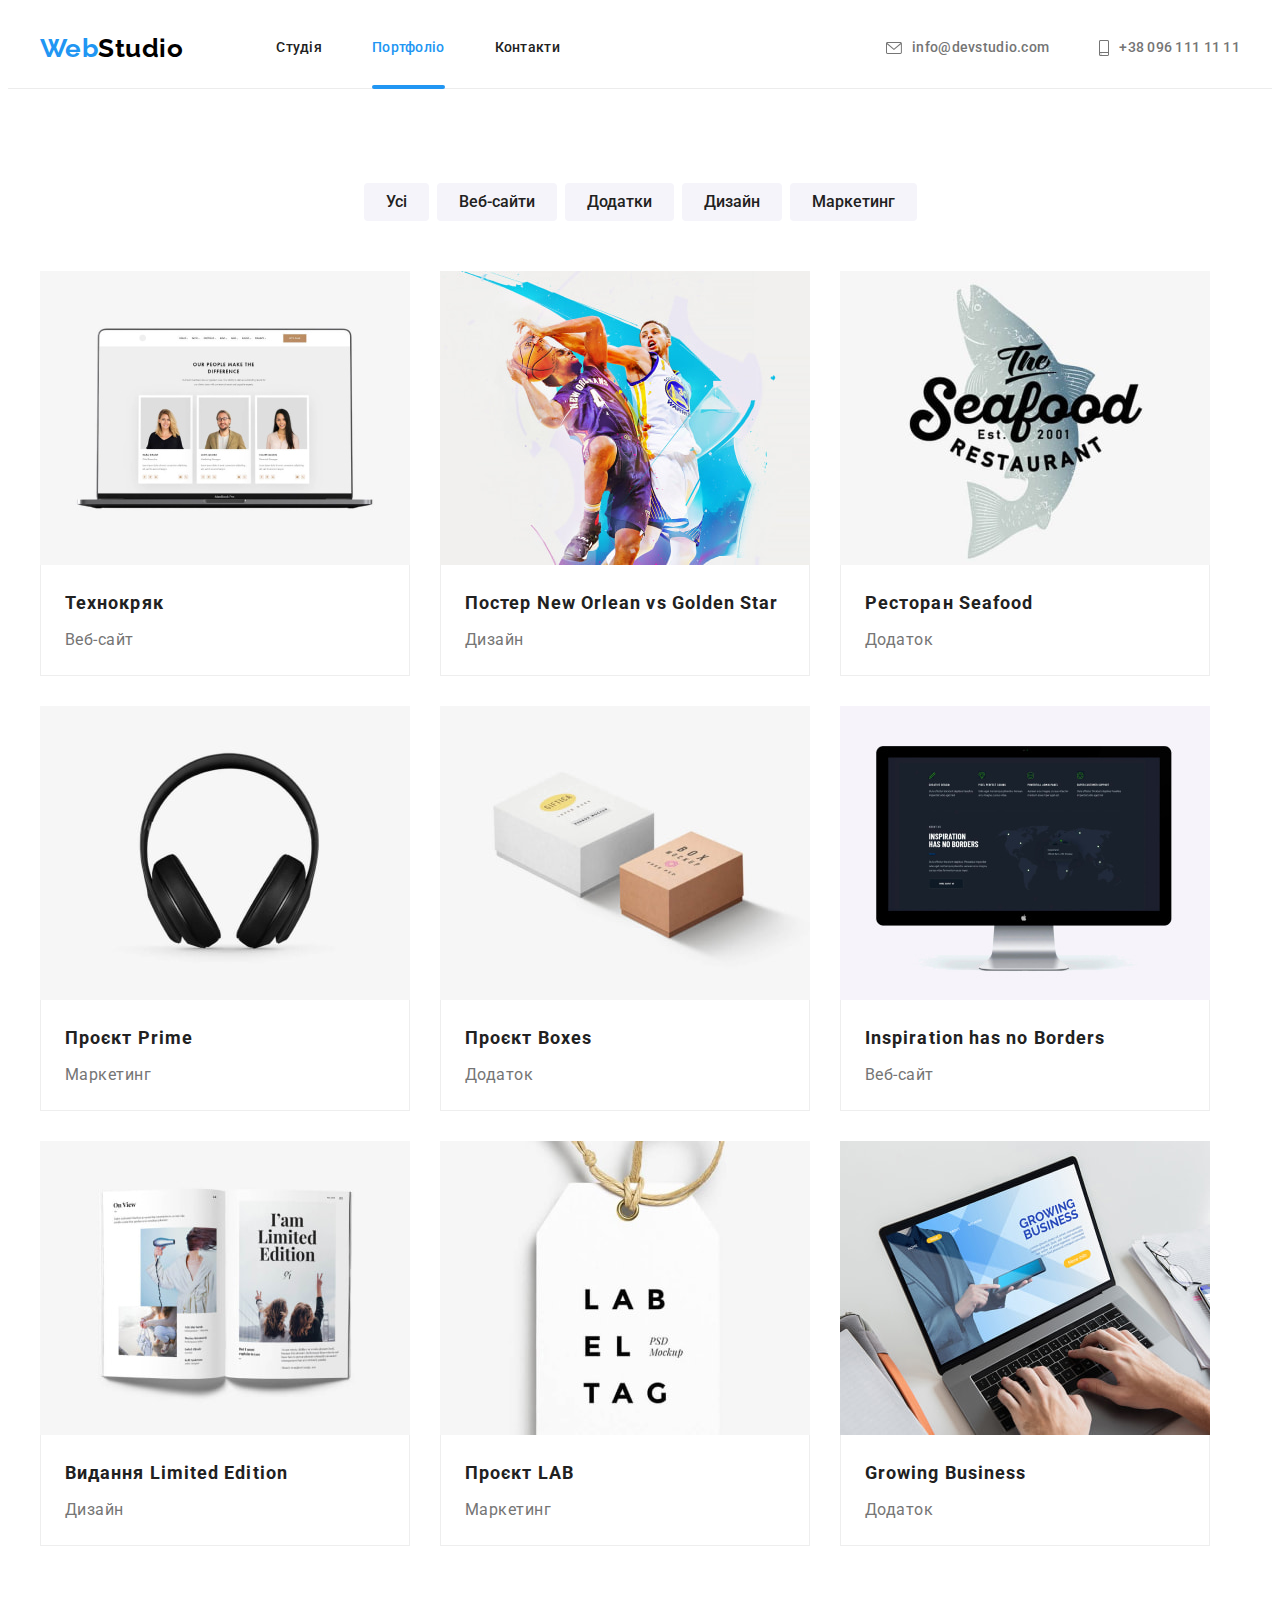
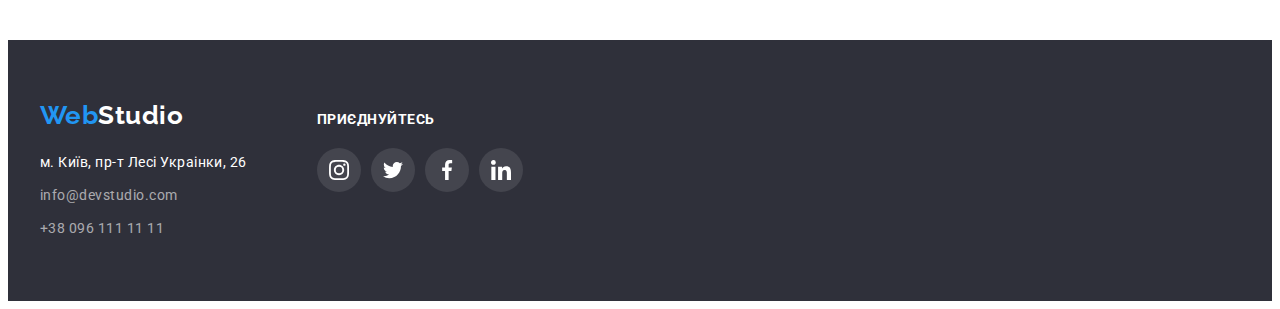
==== portfolio.html @ df41ff39 "Initial commit" ====
<!DOCTYPE html>
<html lang="uk">
<head>
  <meta charset="UTF-8" />
  <meta http-equiv="X-UA-Compatible" content="IE=edge" />
  <meta name="viewport" content="width=device-width, initial-scale=1.0" />
  <title>WebStudio</title>
  <!-- Fonts -->
  <link rel="preconnect" href="https://fonts.googleapis.com" />
  <link rel="preconnect" href="https://fonts.gstatic.com" crossorigin />
  <link href="https://fonts.googleapis.com/css2?family=Raleway:wght@700&family=Roboto:wght@400;500;700;900&display=swap" rel="stylesheet" />
  <!-- Styles -->
  <link rel="stylesheet" href="https://cdnjs.cloudflare.com/ajax/libs/modern-normalize/1.1.0/modern-normalize.min.css" integrity="sha512-wpPYUAdjBVSE4KJnH1VR1HeZfpl1ub8YT/NKx4PuQ5NmX2tKuGu6U/JRp5y+Y8XG2tV+wKQpNHVUX03MfMFn9Q==" crossorigin="anonymous" referrerpolicy="no-referrer" />
  <link rel="stylesheet" href="./css/styles.css" />
</head>
<body>
  <!-- Header (logo, menu) -->
  <header class="header">
    <div class="container header-container">
      <!-- Menu Nav -->
      <nav class="main-nav">
        <!-- Logo -->
        <a class="logo link" lang="en" href="./index.html">Web<span class="header-logo">Studio</span></a>
        <ul class="nav-list">
          <li class="nav-item">
            <a class="link" href="./index.html">Студія</a>
          </li>
          <li class="nav-item">
            <a class="link active-page" href="./portfolio.html">Портфоліо</a>
          </li>
          <li class="nav-item">
            <a class="link" href="">Контакти</a>
          </li>
        </ul>
      </nav>
  
      <!-- Email,tel -->
      <ul class="contact-list">
        <li class="contact-item">
          <a class="link contact-link" href="mailto:info@devstudio.com">
            <svg class="contact-icon" width="16" height="12">
              <use href="./images/icons.svg#envelope"></use>
            </svg>
            info@devstudio.com</a>
        </li>
        <li class="contact-item">
          <a class="link contact-link" href="tel:+380961111111">
            <svg class="contact-icon" width="10" height="16">
              <use href="./images/icons.svg#smartphone"></use>
            </svg>
            +38 096 111 11 11</a>
        </li>
      </ul>
    </div>
  </header>

<!-- Main -->
<main>
  <!-- Portfolio  -->
  <section class="section">
    <div class="container">
      <h1 class="visually-hidden">Наше портфоліо</h1>
      <!-- Filter button -->
      <ul class="filter-list">
        <li class="filter-item">
          <button class="filter-btn" type="button">Усі</button>
        </li>
        <li class="filter-item">
          <button class="filter-btn" type="button">Веб-сайти</button>
        </li>
        <li class="filter-item">
          <button class="filter-btn" type="button">Додатки</button>
        </li>
        <li class="filter-item">
          <button class="filter-btn" type="button">Дизайн</button>
        </li>
        <li class="filter-item">
          <button class="filter-btn" type="button">Маркетинг</button>
        </li>
      </ul>

      <!-- Portfolio elements -->
      <ul class="portfolio-list">
        <li class="portfolio-item">
          <a class="link portfolio-link" href="#">
            <div class="portfolio-img">
              <img width="370" src="./images/portfolio-01.jpg" alt="Портфоліо роботи технокряк" />
              <div class="portfolio-animation">
                <p class="animation-text">Ресурс пропонує комплексні пропозиції з різним рівнем функціоналу та сервісів. Все це дозволить відвідувачу отримати вичерпні відомості про компанію чи приватну особу.</p>
              </div>
            </div>

            <div class="portfolio-footer">
              <h2 class="portfolio-heading">Технокряк</h2>
              <p class="portfolio-text">Веб-сайт</p>
            </div>
          </a>
        </li>
        <li class="portfolio-item">
          <a class="link portfolio-link" href="#">
            <div class="portfolio-img">
            <img width="370" src="./images/portfolio-02.jpg" alt="Портфоліо роботи постер New Orlean vs Golden Star " />
              <div class="portfolio-animation">
                <p class="animation-text">Ресурс пропонує комплексні пропозиції з різним рівнем функціоналу та сервісів. Все це дозволить відвідувачу отримати вичерпні відомості про компанію чи приватну особу.</p>
              </div>
            </div>
            <div class="portfolio-footer">
              <h2 class="portfolio-heading">Постер <span lang="en">New Orlean vs Golden Star</span></h2>
              <p class="portfolio-text">Дизайн</p>
            </div>
          </a>
        </li>
        <li class="portfolio-item">
          <a class="link portfolio-link" href="#">
            <div class="portfolio-img">
            <img width="370" src="./images/portfolio-03.jpg" alt="Портфоліо роботи ресторан Seafood" />
              <div class="portfolio-animation">
                <p class="animation-text">Ресурс пропонує комплексні пропозиції з різним рівнем функціоналу та сервісів. Все це дозволить відвідувачу отримати вичерпні відомості про компанію чи приватну особу.</p>
              </div>
            </div>
            <div class="portfolio-footer">
              <h2 class="portfolio-heading">Ресторан <span lang="en">Seafood</span></h2>
              <p class="portfolio-text">Додаток</p>
            </div>
          </a>
        </li>
        <li class="portfolio-item">
          <a class="link portfolio-link" href="#">
            <div class="portfolio-img">
            <img width="370" src="./images/portfolio-04.jpg" alt="Портфоліо роботи проєкт Prime" />
              <div class="portfolio-animation">
                <p class="animation-text">Ресурс пропонує комплексні пропозиції з різним рівнем функціоналу та сервісів. Все це дозволить відвідувачу отримати вичерпні відомості про компанію чи приватну особу.</p>
              </div>
            </div>
            <div class="portfolio-footer">
              <h2 class="portfolio-heading">Проєкт <span lang="en">Prime</span></h2>
              <p class="portfolio-text">Маркетинг</p>
            </div>
          </a>
        </li>
        <li class="portfolio-item">
          <a class="link portfolio-link" href="#">
            <div class="portfolio-img">
            <img width="370" src="./images/portfolio-05.jpg" alt="Портфоліо роботи Проєкт Boxes" />
              <div class="portfolio-animation">
                <p class="animation-text">Ресурс пропонує комплексні пропозиції з різним рівнем функціоналу та сервісів. Все це дозволить відвідувачу отримати вичерпні відомості про компанію чи приватну особу.</p>
              </div>
            </div>
            <div class="portfolio-footer">
              <h2 class="portfolio-heading">Проєкт <span lang="en">Boxes</span></h2>
              <p class="portfolio-text">Додаток</p>
            </div>
          </a>
        </li>
        <li class="portfolio-item">
          <a class="link portfolio-link" href="#">
            <div class="portfolio-img">
            <img width="370" src="./images/portfolio-06.jpg" alt="Портфоліо роботи Inspiration has no Borders" />
              <div class="portfolio-animation">
                <p class="animation-text">Ресурс пропонує комплексні пропозиції з різним рівнем функціоналу та сервісів. Все це дозволить відвідувачу отримати вичерпні відомості про компанію чи приватну особу.</p>
              </div>
            </div>
              <div class="portfolio-footer">
              <h2 class="portfolio-heading" lang="en">Inspiration has no Borders</h2>
              <p class="portfolio-text">Веб-сайт</p>
            </div>
          </a>
        </li>
        <li class="portfolio-item">
          <a class="link portfolio-link" href="#">
            <div class="portfolio-img">
            <img width="370" src="./images/portfolio-07.jpg" alt="Портфоліо роботи видання Limited Edition" />
              <div class="portfolio-animation">
                <p class="animation-text">Ресурс пропонує комплексні пропозиції з різним рівнем функціоналу та сервісів. Все це дозволить відвідувачу отримати вичерпні відомості про компанію чи приватну особу.</p>
              </div>
            </div>
            <div class="portfolio-footer">
              <h2 class="portfolio-heading">Видання <span lang="en">Limited Edition</span></h2>
              <p class="portfolio-text">Дизайн</p>
            </div>
          </a>
        </li>
        <li class="portfolio-item">
          <a class="link portfolio-link" href="#">
            <div class="portfolio-img">
            <img width="370" src="./images/portfolio-08.jpg" alt="Портфоліо роботи проєкт LAB" />
              <div class="portfolio-animation">
                <p class="animation-text">Ресурс пропонує комплексні пропозиції з різним рівнем функціоналу та сервісів. Все це дозволить відвідувачу отримати вичерпні відомості про компанію чи приватну особу.</p>
              </div>
            </div>
            <div class="portfolio-footer">
              <h2 class="portfolio-heading">Проєкт <span lang="en">LAB</span></h2>
              <p class="portfolio-text">Маркетинг</p>
            </div>
          </a>
        </li>
        <li class="portfolio-item">
          <a class="link portfolio-link" href="#">
            <div class="portfolio-img">
            <img width="370" src="./images/portfolio-09.jpg" alt="Портфоліо роботи Growing Business" />
              <div class="portfolio-animation">
                <p class="animation-text">Ресурс пропонує комплексні пропозиції з різним рівнем функціоналу та сервісів. Все це дозволить відвідувачу отримати вичерпні відомості про компанію чи приватну особу.</p>
              </div>
            </div>
            <div class="portfolio-footer">
              <h2 class="portfolio-heading" lang="en">Growing Business</h2>
              <p class="portfolio-text">Додаток</p>
            </div>
          </a>
        </li>
      </ul>
    </div>
  </section>
</main>

<!-- Footer (logo, contacts) -->
  <footer class="footer">
    <div class="container">
      <!-- logo, contacts -->
      <div class="footer-blocks">
        <div>
          <a class="logo link" lang="en" href="./index.html">Web<span class="footer-logo">Studio</span></a>
          <address class="address">
            <ul class="address-list">
              <li class="address-item">
                <a class="address-map link" href="https://goo.gl/maps/CPtrU1FHBa2aNyZL9" target="_blank"
                  rel="noopener noreferrer nofollow">
                  м. Київ, пр-т Лесі Украінки, 26
                </a>
              </li>
              <li class="address-item">
                <a class="address-link link" href="mailto:info@devstudio.com">info@devstudio.com</a>
              </li>
              <li class="address-item">
                <a class="address-link link" href="tel:+380961111111">+38 096 111 11 11</a>
              </li>
            </ul>
          </address>
        </div>
        <!-- social icons -->
        <div class="social-links">
          <p class="social-heading">Приєднуйтесь</p>
  
          <ul class="footer-social">
            <li class="footer-icon-item">
              <a class="footer-icon-link" href="https://www.instagram.com/" target="_blank"
                rel="noopener noreferrer nofollow">
                <svg width="20" height="20">
                  <use href="./images/icons.svg#instagram"></use>
                </svg>
              </a>
            </li>
            <li class="footer-icon-item">
              <a class="footer-icon-link" href="https://twitter.com/" target="_blank" rel="noopener noreferrer nofollow">
                <svg width="20" height="20">
                  <use href="./images/icons.svg#twitter"></use>
                </svg>
              </a>
            </li>
            <li class="footer-icon-item">
              <a class="footer-icon-link" href="https://www.facebook.com/" target="_blank"
                rel="noopener noreferrer nofollow">
                <svg width="20" height="20">
                  <use href="./images/icons.svg#facebook"></use>
                </svg>
              </a>
            </li>
            <li class="footer-icon-item">
              <a class="footer-icon-link" href="https://www.linkedin.com/" target="_blank"
                rel="noopener noreferrer nofollow">
                <svg width="20" height="20">
                  <use href="./images/icons.svg#linkedin"></use>
                </svg>
              </a>
            </li>
          </ul>
        </div>
      </div>
    </div>
  </footer>
</body>

</html>
---- css/styles.css ----
:root {
  --bg-cl: #ffffff; /* background color */
  --bg-second-cl: #F5F4FA;
  --heading-txt-cl: #212121; /* heading text color */
  --main-txt-cl: #757575; /* main text color  */
  --accent-cl: #2196f3; /* accent color */
  --hero-footer-bg: #2f303a; /* hero/footer background */
  --white-txt-cl: #ffffff; /* white color */
  --black-txt-cl: #000000; /* black color */
  --team-bg: #f5f4fa; /* background team */
  --btn-hover-cl: #188ce8; /* Button hover color */
  --btn-filter-bg: #f5f4fa; /* Button filter color */
  --icon-color: #AFB1B8;  /* icon color */

  --anim-duration: 250ms;
  --anim-ttf: cubic-bezier(0.4, 0, 0.2, 1);
}

/* Main content container*/
.container {
  width: 1200px;
  margin: 0 auto;
  padding-left: 15px;
  padding-right: 15px;
}

.section {
  padding-top: 94px;
  padding-bottom: 94px;
}

body {
  font-family: "Roboto", sans-serif;
  letter-spacing: 0.03em;
  
  color: var(--main-txt-cl);
  background-color: var(--bg-cl);
}

h1, h2, h3, h4, h5, h6, p, ul {
  margin: 0;
  padding: 0;
  list-style-type: none;
}

img {
    display: block;
    max-width: 100%;
    height: auto;
}

.link {
  text-decoration: none;
}

/* semantic hidden header */
.visually-hidden {
  position: absolute;
  white-space: nowrap;
  width: 1px;
  height: 1px;
  overflow: hidden;
  border: 0;
  padding: 0;
  clip: rect(0 0 0 0);
  clip-path: inset(50%);
  margin: -1px;
}

/*
|-------------------------------|
|            HEADER             |
|-------------------------------|
*/
.header {
  border-bottom: 1px solid #ECECEC;
}

.header-container {
  display: flex;
  align-items: center;
  justify-content: space-between;
}

.main-nav {
  display: flex;
  align-items: center;
}

.logo {
  font-family: "Raleway", sans-serif;
  font-weight: 700;
  font-size: 26px;
  line-height: 1.19;

  color: var(--accent-cl);
}

.header-logo {
  color: var(--black-txt-cl);
}

.nav-list {
  display: flex;
  margin-left: 93px;  
}

.nav-list a {
  position: relative;
  display: block;
  padding-top: 32px;
  padding-bottom: 32px;

  font-weight: 500;
  font-size: 14px;
  line-height: 1.14;
  letter-spacing: 0.02em;

  transition: color var(--anim-duration) var(--anim-ttf);

  color: var(--heading-txt-cl);
}

.nav-list a:hover,
.nav-list a:focus {
  color: var(--accent-cl);
}

.nav-list .nav-item + .nav-item {
  margin-left: 50px;
}

/* menu animation */

.nav-item > :not(.active-page).link::after  {
  content: '';

  position: absolute;
  left: 0;
  bottom: -1px;

  width: 100%;
  height: 4px;

  transition: transform var(--anim-duration) var(--anim-ttf);
  transform: scale(0);

  background-color: var(--accent-cl);
  border-radius: 2px;
}

.nav-item > :not(.active-page).link:hover::after,
.nav-item > :not(.active-page).link:focus::after {
  transform: scale(1);
}
/* end menu animation */


/* selecteded active page */
.nav-item .active-page {
  color: var(--accent-cl);
}

.active-page{
  position: relative;
}

.active-page::after {
  content: '';

  position: absolute;
  left: 0;
  bottom: -1px;

  width: 100%;
  height: 4px;

  background-color: var(--accent-cl);
  border-radius: 2px;
}
/* end selecteded active page */

.contact-list {
  display: flex;
}

.contact-list a {
  padding-top: 32px;
  padding-bottom: 32px;

  font-weight: 500;
  font-size: 14px;
  line-height: 1.14;
  letter-spacing: 0.02em;

  transition: color var(--anim-duration) var(--anim-ttf);

  color: var(--main-txt-cl);
  fill: currentColor;
}

.contact-link:hover,
.contact-link:focus {
  color: var(--accent-cl);
}

.contact-list .contact-item + .contact-item {
  margin-left: 50px;
}

.contact-item > a {
  display: flex;
  align-items: center;
}

.contact-icon {
  margin-right: 10px;
}

/*
|-------------------------------|
|             MAIN              |
|-------------------------------|
*/

/**** index.html ****/

.hero {
  padding-top: 200px;
  padding-bottom: 200px;

  background: var(--hero-footer-bg);
}

.overlay {
  margin-left: auto;
  margin-right: auto;
  max-width: 1600px;
  height: 600px;

  background-image: 
  linear-gradient(rgba(47, 48, 58, 0.4), rgba(47, 48, 58, 0.4)),
  url(../images/background.jpg);

  background-position: center;
  background-size: cover;
}

.hero-heading {
  margin: 0 auto;
  width: 696px;

  font-weight: 900;
  font-size: 44px;
  line-height: 1.36;

  text-align: center;
  letter-spacing: 0.06em;
  text-transform: uppercase;

  color: var(--white-txt-cl);
}

.btn {
  display: block;
  margin: 30px auto 0 auto;
  padding: 10px 32px;

  font-family: inherit;
  font-weight: 700;
  font-size: 16px;
  line-height: 1.88;
  letter-spacing: 0.06em;

  transition: background-color var(--anim-duration) var(--anim-ttf);

  color: var(--white-txt-cl);
  background: var(--accent-cl);
  border: none;
  cursor: pointer;

  box-shadow: 0px 4px 4px rgba(0, 0, 0, 0.15);
  border-radius: 4px;
}

.btn:hover,
.btn:focus {
  background-color: var(--btn-hover-cl);
}

/* modal + backdrop */
.backdrop {
  position: fixed;
  z-index: 1;
  top: 0;
  left: 0;

  width: 100%;
  height: 100%;

  transition: visibility var(--anim-duration) var(--anim-ttf),
              opacity var(--anim-duration) var(--anim-ttf);
  
  background: rgba(0, 0, 0, 0.2);
}

.backdrop.is-hidden {
  visibility: hidden;
  opacity: 0;
  pointer-events: none;
}

.modal {
  position: absolute;
  top: 50%;
  left: 50%;

  width: 528px;
  height: 581px;

  transform: translate(-50%, -50%);

  background: var(--bg-cl);
  box-shadow: 0px 1px 3px rgba(0, 0, 0, 0.12), 0px 1px 1px rgba(0, 0, 0, 0.14), 0px 2px 1px rgba(0, 0, 0, 0.2);
  border-radius: 4px;
}

.btn-modal-close {
  position: absolute;
  top: 8px;
  right: 8px;

  display: flex;
  justify-content: center;
  align-items: center;

  padding: 0;
  width: 30px;
  height: 30px;

  border: 1px solid rgba(0, 0, 0, 0.1);
  border-radius: 50%;

  cursor: pointer;
}
/* end modal */

.features {
  padding-bottom: 0;
}

.features-list {
  display: flex;
}

.features-list .features-item + .features-item {
  margin-left: 30px;
}

.features-icons {
  display: flex;
  justify-content: center;
  align-items: center;
  width: 270px;
  height: 120px;
  
  background-color: var(--bg-second-cl);
  border-radius: 4px;
}

.features-heading {
  margin-top: 30px;

  font-weight: 700;
  font-size: 14px;
  line-height: 1.14;
  text-transform: uppercase;

  color: var(--heading-txt-cl);
}

.features-text {
  margin-top: 10px;

  font-size: 14px;
  line-height: 1.71;
}

.services-heading {
  font-weight: 700;
  font-size: 36px;
  line-height: 1.17;
  text-align: center;

  color: var(--heading-txt-cl);
}

.services-list {
  display: flex;
  justify-content: space-between;
  margin-top: 50px;
}

.services-item {
  position: relative;
}

.services-footer {
  position: absolute;

  left: 0px;
  bottom: 0px;

  width: 100%;
  height: 70px;

  background: rgba(47, 48, 58, 0.8);
}

.services-item-heading {
  position: absolute;
  left: 50%;
  top: 50%;

  transform: translate(-50%, -50%);

  font-weight: 700;
  font-size: 14px;
  line-height: 1.14;
  text-transform: uppercase;

  color: var(--white-txt-cl);
}



.team {
  background: var(--team-bg);
}

.team-heading {
  font-weight: 700;
  font-size: 36px;
  line-height: 1.17;
  text-align: center;

  color: var(--heading-txt-cl);
}

.team-list {
  display: flex;
  justify-content: space-between;  
  margin-top: 50px;

}

.team-item {
  display: flex;
  flex-direction: column;

  background: var(--bg-cl);
  box-shadow: 0px 1px 3px rgba(0, 0, 0, 0.12), 0px 1px 1px rgba(0, 0, 0, 0.14), 0px 2px 1px rgba(0, 0, 0, 0.2);
  border-radius: 0px 0px 4px 4px;
}

.team-footer {
  padding: 30px 32px;
}

.item-heading {
  font-weight: 500;
  font-size: 16px;
  line-height: 1.19;
  text-align: center;

  color: var(--heading-txt-cl);
}

.team-text {
  margin-top: 10px;
  font-size: 16px;
  line-height: 1.19;
  text-align: center;

  color: var(--main-txt-cl);
}

.team-icon-list {
  display: flex;
  justify-content: space-between;

  margin-top: 16px;
}

.team-icon-link {
  display: flex;
  justify-content: center;
  align-items: center;
  width: 44px;
  height: 44px;

  transition: fill var(--anim-duration) var(--anim-ttf), background-color var(--anim-duration) var(--anim-ttf);

  fill: var(--icon-color);
  border-radius: 50%;
}

.team-icon-link:hover,
.team-icon-link:focus {
  fill: var(--bg-cl);
  background-color: var(--accent-cl);
}



.clients-heading {
  font-weight: 700;
  font-size: 36px;
  line-height: 1.17;
  text-align: center;

  color: var(--heading-txt-cl);
}

.clients-list {
  display: flex;
  justify-content: space-between;
  margin-top: 50px;
}

.clients-item {
  width: 170px;
  height: 92px;
}

.clients-link {
  display: flex;
  justify-content: center;
  align-items: center;
  width: 100%;
  height: 100%;

  transition: fill var(--anim-duration) var(--anim-ttf), border-color var(--anim-duration) var(--anim-ttf);


  fill: var(--icon-color);
  border: 1px solid var(--icon-color);
  border-radius: 4px;  
}

.clients-link:hover,
.clients-link:focus {
  fill: var(--accent-cl);
  border-color: var(--accent-cl);
}

.client-icon {
  display: block;
}
/**** portfolio.html ****/

.filter-list {
  display: flex;
  justify-content: center;
}

.filter-list .filter-item + .filter-item {
  margin-left: 8px;
}

.filter-btn {
  padding: 6px 22px;

  font-family: inherit;
  font-weight: 500;
  font-size: 16px;
  line-height: 1.62;
  border: none;
  border-radius: 4px;

  transition: color var(--anim-duration) var(--anim-ttf),
              background-color var(--anim-duration) var(--anim-ttf),
              box-shadow var(--anim-duration) var(--anim-ttf);

  color: var(--heading-txt-cl);
  background: var(--btn-filter-bg);

  cursor: pointer;
}

.filter-btn:hover,
.filter-btn:focus {
  color: var(--white-txt-cl);
  background-color: var(--accent-cl);
  box-shadow: 0px 3px 1px rgba(0, 0, 0, 0.1), 0px 1px 2px rgba(0, 0, 0, 0.08), 0px 2px 2px rgba(0, 0, 0, 0.12);
}

.portfolio-list {
  display: flex;
  flex-wrap: wrap;
  gap: 30px;
  margin-top: 50px;

}

.portfolio-link {
  display: block;
  transition: box-shadow var(--anim-duration) var(--anim-ttf);
}

.portfolio-link:hover,
.portfolio-link:focus {
  box-shadow: 0px 1px 1px rgba(0, 0, 0, 0.12), 0px 4px 4px rgba(0, 0, 0, 0.06), 1px 4px 6px rgba(0, 0, 0, 0.16);
}

/* animation portfolio item */
.portfolio-img {
  position: relative;
  overflow: hidden;
}

.portfolio-animation {
  position: absolute;
  top: 0;
  left: 0;

  width: 100%;
  height: 100%;

  transform: translate(0%, 100%);
  
  transition: transform var(--anim-duration) var(--anim-ttf);

  background: rgba(33, 150, 243, 0.9);
}

.portfolio-link:hover .portfolio-animation,
.portfolio-link:focus .portfolio-animation{
  transform: translate(0%, 0%);
}

.animation-text {
  position: absolute;
  top: 50%;
  left: 50%;
  width: 322px;
  height: 168px;

  transform: translate(-50%, -50%);

  font-weight: 400;
  font-size: 18px;
  line-height: 1.56;

  color: var(--white-txt-cl);
}
/* END animation portfolio item */

.portfolio-footer {
  padding: 20px 24px;
  border-left: 1px solid #EEEEEE;
  border-bottom: 1px solid #EEEEEE;
  border-right: 1px solid #EEEEEE;
}

.portfolio-heading {
  font-weight: 700;
  font-size: 18px;
  line-height: 2;
  letter-spacing: 0.06em;

  color: var(--heading-txt-cl);
}

.portfolio-text {
  margin-top: 4px;

  font-size: 16px;
  line-height: 1.88;

  color: var(--main-txt-cl);
}

/*
|-------------------------------|
|            FOOTER             |
|-------------------------------|
*/

.footer {
  padding-top: 60px;
  padding-bottom: 60px;

  background: var(--hero-footer-bg);
}

.footer-blocks {
  display: flex;
  align-items: baseline;
}

.footer-logo {
  color: var(--white-txt-cl);
}

.address {
  margin-top: 20px;
  font-style: normal;
}

.address-list a:hover,
.address-list a:focus {
  color: var(--accent-cl);
}

.address-list .address-item + .address-item {
  margin-top: 9px;
}

.address-map {
  font-size: 14px;
  line-height: 1.71;

  transition: color var(--anim-duration) var(--anim-ttf);

  color: var(--white-txt-cl);
}

.address-link {
  font-size: 14px;
  line-height: 1.71;

  transition: color var(--anim-duration) var(--anim-ttf);

  color: rgba(255, 255, 255, 0.6);
}

.social-links {
  margin-left: 70px;
}

.social-heading {
  font-weight: 700;
  font-size: 14px;
  line-height: 1.14;
  text-transform: uppercase;

  color: var(--white-txt-cl);
}

.footer-social {
  display: flex;
  margin-top: 20px;
}

.footer-social  .footer-icon-item + .footer-icon-item {
  margin-left: 10px;
}


.footer-icon-link {
  display: flex;
  justify-content: center;
  align-items: center;
  width: 44px;
  height: 44px;

  transition: background-color var(--anim-duration) var(--anim-ttf);

  fill: var(--bg-cl);

  border-radius: 50%;
  background-color: rgba(255, 255, 255, 0.1);
}

.footer-icon-link:hover,
.footer-icon-link:focus {
  background-color: var(--accent-cl);
}
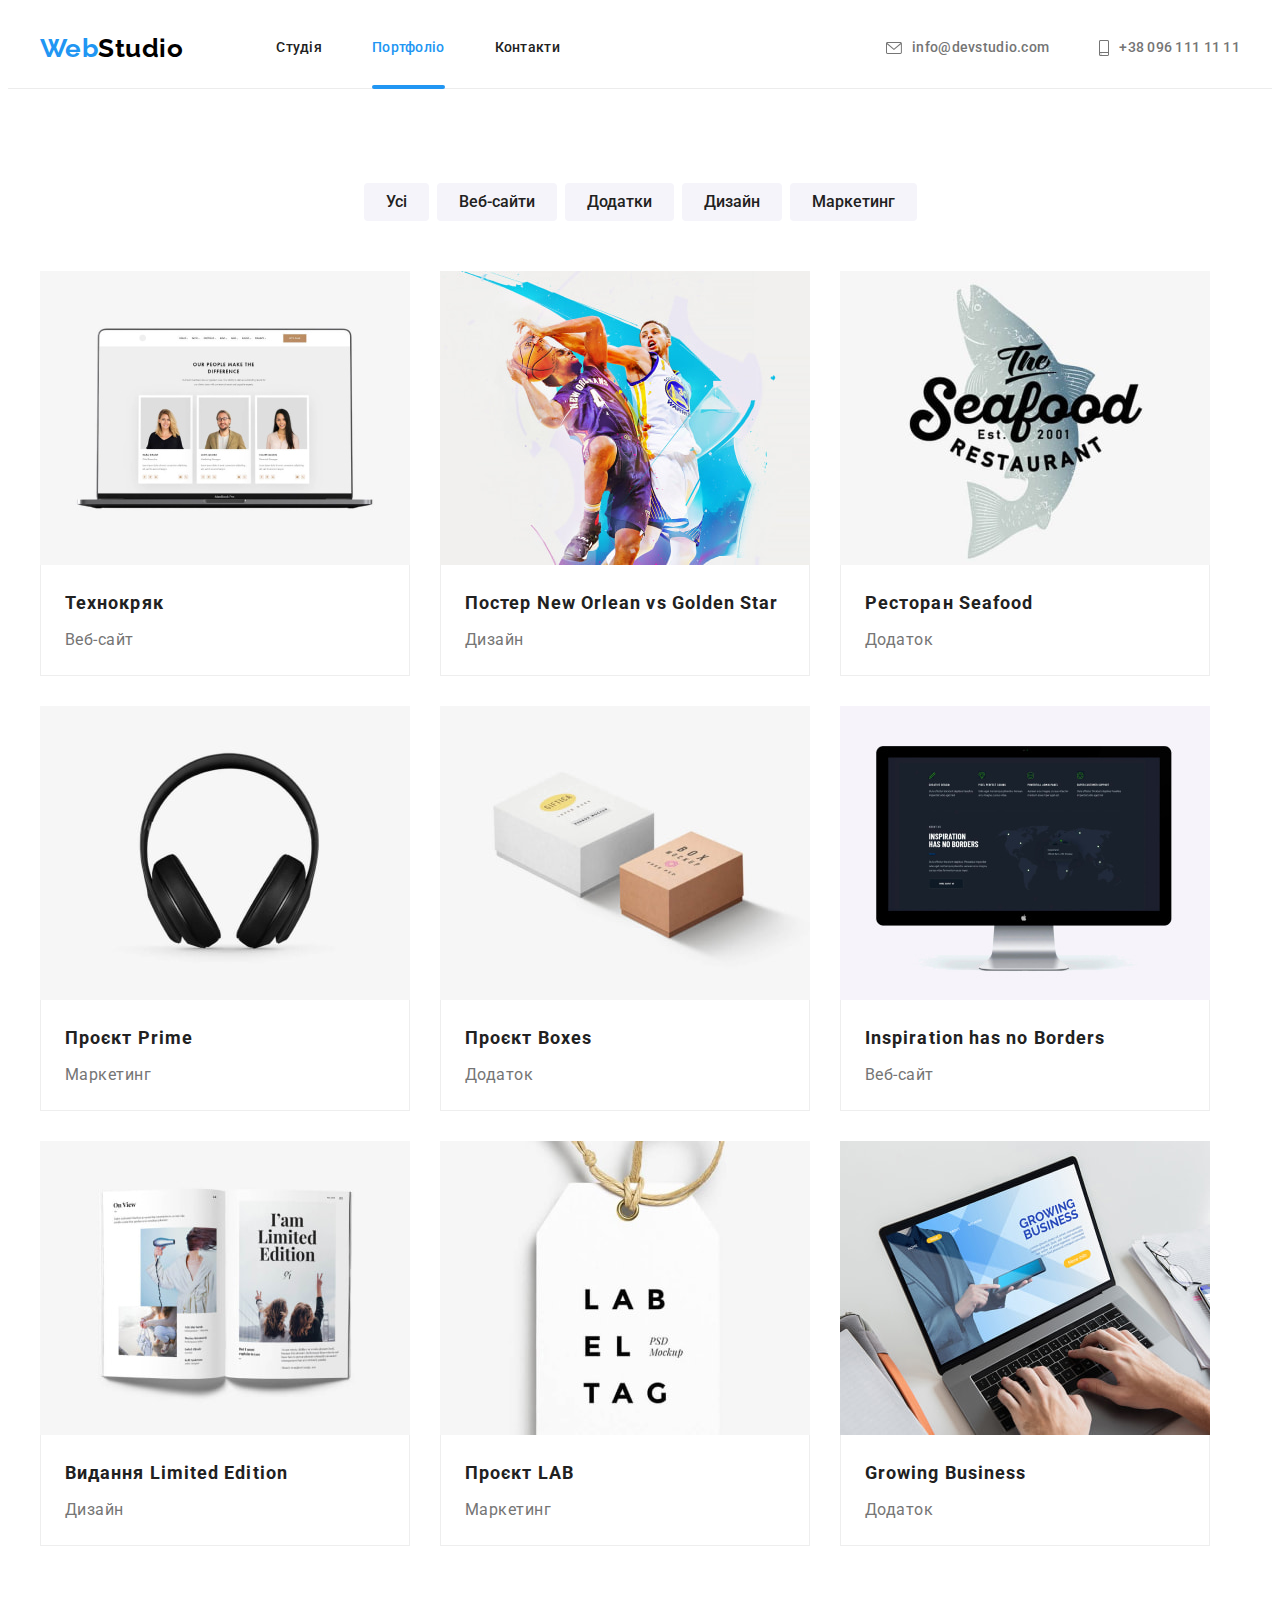
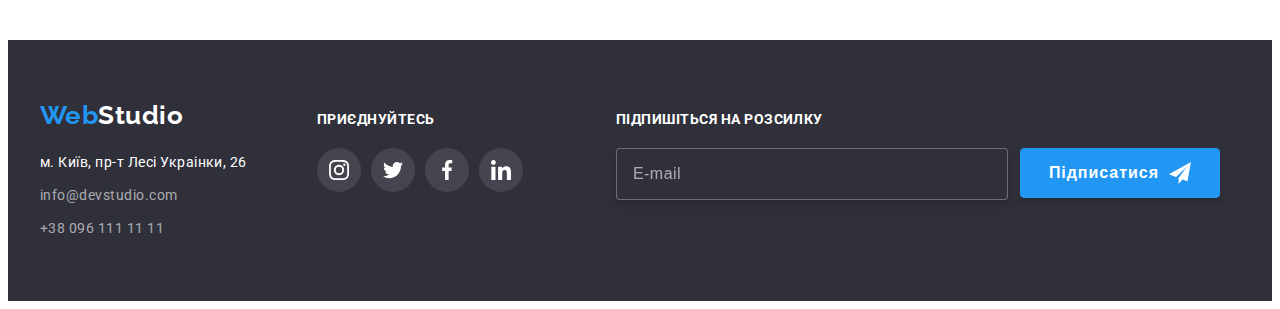
==== commit dba8d734: "final" ====
--- a/portfolio.html
+++ b/portfolio.html
@@ -239,20 +239,20 @@
         </div>
         <!-- social icons -->
         <div class="social-links">
-          <p class="social-heading">Приєднуйтесь</p>
+          <p class="footer-heading">Приєднуйтесь</p>
   
           <ul class="footer-social">
             <li class="footer-icon-item">
               <a class="footer-icon-link" href="https://www.instagram.com/" target="_blank"
                 rel="noopener noreferrer nofollow">
-                <svg width="20" height="20">
+                <svg width="20" height="20" aria-label="Іконка-посилання на Instagram">
                   <use href="./images/icons.svg#instagram"></use>
                 </svg>
               </a>
             </li>
             <li class="footer-icon-item">
               <a class="footer-icon-link" href="https://twitter.com/" target="_blank" rel="noopener noreferrer nofollow">
-                <svg width="20" height="20">
+                <svg width="20" height="20" aria-label="Іконка-посилання на Twitter">
                   <use href="./images/icons.svg#twitter"></use>
                 </svg>
               </a>
@@ -260,7 +260,7 @@
             <li class="footer-icon-item">
               <a class="footer-icon-link" href="https://www.facebook.com/" target="_blank"
                 rel="noopener noreferrer nofollow">
-                <svg width="20" height="20">
+                <svg width="20" height="20" aria-label="Іконка-посилання на Facebook">
                   <use href="./images/icons.svg#facebook"></use>
                 </svg>
               </a>
@@ -268,16 +268,29 @@
             <li class="footer-icon-item">
               <a class="footer-icon-link" href="https://www.linkedin.com/" target="_blank"
                 rel="noopener noreferrer nofollow">
-                <svg width="20" height="20">
+                <svg width="20" height="20" aria-label="Іконка-посилання на Linkedin">
                   <use href="./images/icons.svg#linkedin"></use>
                 </svg>
               </a>
             </li>
           </ul>
         </div>
+  
+        <!-- subscribe form -->
+        <form name="subscribe" class="subscribe-form">
+          <label class="footer-heading" for="subscribe-email">Підпишіться на розсилку</label>
+          <div class="subscribe-group">
+            <input class="subscribe-email" type="email" name="subscribe-email" id="subscribe-email" placeholder="E-mail">
+            <button class="subscribe-button" type="submit" value="Підписатися">
+              Підписатися
+              <svg class="subscribe-icon" width="24" height="24">
+                <use href="./images/icons.svg#icon-send"></use>
+              </svg>
+            </button>
+          </div>
+        </form>
       </div>
     </div>
   </footer>
 </body>
-
 </html>--- a/css/styles.css
+++ b/css/styles.css
@@ -314,6 +314,7 @@
   position: absolute;
   top: 50%;
   left: 50%;
+  padding: 40px;
 
   width: 528px;
   height: 581px;
@@ -338,10 +339,172 @@
   width: 30px;
   height: 30px;
 
+  background-color: var(--bg-cl);
+
   border: 1px solid rgba(0, 0, 0, 0.1);
   border-radius: 50%;
 
   cursor: pointer;
+}
+
+.btn-modal-close:hover,
+.btn-modal-close:focus {
+  fill: var(--accent-cl);
+}
+
+.modal-heading {
+  display: block;
+
+  font-weight: 700;
+  font-size: 20px;
+  line-height: 1.15;
+  text-align: center;
+  letter-spacing: 0.03em;
+
+  color: var(--heading-txt-cl);
+}
+
+.fields-area {
+  display: flex;
+  flex-direction: column;
+  margin-top: 12px;
+}
+
+.input-svg {
+  position: relative;
+}
+
+.modal-labels {
+  margin-top: 10px;
+  margin-bottom: 4px;
+  font-size: 12px;
+  line-height: 1.17;
+  letter-spacing: 0.01em;
+
+  color: var(--main-txt-cl);
+}
+
+.modal-labels:first-child {
+  margin-top: 0;
+}
+
+.modal-fields {
+  width: 100%;
+  height: 40px;
+  padding: 12px 16px;
+  padding-left: 42px;
+
+  transition: border-color var(--anim-duration) var(--anim-ttf);
+
+  border: 1px solid rgba(33, 33, 33, 0.2);
+  border-radius: 4px;
+  outline: transparent;
+}
+
+.modal-fields:hover,
+.modal-fields:focus {
+  border-color: var(--accent-cl);
+}
+
+.modal-fields:hover + .icon-modal,
+.modal-fields:focus + .icon-modal {
+  fill: var(--accent-cl);
+}
+
+
+
+.modal-fields::placeholder {
+  font-size: 12px;
+  line-height: 1.17;
+  letter-spacing: 0.01em;
+
+  color: rgba(117, 117, 117, 0.5);
+}
+
+.icon-modal {
+  position: absolute;
+  top: 50%;
+  left: 12px;
+  transform: translateY(-50%);
+
+  transition: fill var(--anim-duration) var(--anim-ttf);
+}
+
+.modal-comment {
+  padding: 12px 16px;
+  height: 120px;
+  resize: none;
+}
+
+.agreement {
+  display: flex;
+  justify-content: center;
+  align-items: center;
+  margin-top: 20px;
+}
+
+.agreement-label {
+  display: flex;
+  align-items: center;
+
+  font-size: 14px;
+  line-height: 1.71;
+  letter-spacing: 0.03em;
+}
+
+.agreement-label > a {
+  color: var(--accent-cl);
+}
+
+.checkbox-icon {
+  margin-right: 8px;
+}
+
+.icon-checked {
+  opacity: 0;
+  transition: opacity var(--anim-duration) var(--anim-ttf);
+}
+
+.agreement-checkbox:checked + .checkbox-icon .icon-checked  {
+  opacity: 1;
+}
+
+.icon-unchecked {
+  opacity: 1;
+  transition: opacity var(--anim-duration) var(--anim-ttf);
+}
+
+.agreement-checkbox:checked + .checkbox-icon .icon-unchecked  {
+  opacity: 0;
+}
+
+.btn-modal-submit {
+  display: block;
+  margin-top: 30px;
+  margin-left: auto;
+  margin-right: auto;
+  width: 200px;
+  height: 50px;
+
+  font-weight: 700;
+  font-size: 16px;
+  line-height: 1.88;
+  letter-spacing: 0.06em;
+
+  color: var(--white-txt-cl);
+  background: var(--accent-cl);
+
+  transition: background-color var(--anim-duration) var(--anim-ttf);
+
+  box-shadow: 0px 4px 4px rgba(0, 0, 0, 0.15);
+  border: none;
+  border-radius: 4px;
+  cursor: pointer;
+}
+
+.btn-modal-submit:hover,
+.btn-modal-submit:focus {
+  background-color: var(--btn-hover-cl);
 }
 /* end modal */
 
@@ -739,7 +902,7 @@
   margin-left: 70px;
 }
 
-.social-heading {
+.footer-heading {
   font-weight: 700;
   font-size: 14px;
   line-height: 1.14;
@@ -776,4 +939,77 @@
 .footer-icon-link:hover,
 .footer-icon-link:focus {
   background-color: var(--accent-cl);
+}
+
+.subscribe-form {
+  margin-left: 93px;
+}
+
+.footer-heading {
+  display: block;
+  margin-bottom: 20px;
+}
+
+.subscribe-group {
+  display: flex;
+}
+
+.subscribe-email {
+  display: inline-block;
+  padding: 15px 16px;
+  width: 358px;
+
+  font-size: 16px;
+  line-height: 1.25;
+  letter-spacing: 0.03em;
+
+  background: var(--hero-footer-bg);
+  color: rgba(255, 255, 255, 0.6);
+
+  border: 1px solid rgba(255, 255, 255, 0.3);
+  filter: drop-shadow(0px 4px 4px rgba(0, 0, 0, 0.15));
+  border-radius: 4px;
+  outline: transparent;
+}
+
+.subscribe-email::placeholder {
+font-size: 16px;
+line-height: 1.25;
+letter-spacing: 0.03em;
+
+color: rgba(255, 255, 255, 0.6);
+}
+
+.subscribe-button {
+  display: inline-flex;
+  align-items: center;
+  margin-left: 12px;
+  padding: 10px 28px;
+  width: 200px;
+  height: 50px;
+
+  font-weight: 700;
+  font-size: 16px;
+  line-height: 1.88;
+  letter-spacing: 0.06em;
+
+  transition: background-color var(--anim-duration) var(--anim-ttf);
+
+  color: #FFFFFF;
+  background: var(--accent-cl);
+  box-shadow: 0px 4px 4px rgba(0, 0, 0, 0.15);
+
+  border-radius: 4px;
+  border: 1px solid var(--accent-cl);
+
+  cursor: pointer;
+}
+
+.subscribe-button:hover,
+.subscribe-button:focus {
+  background-color: var(--btn-hover-cl);
+}
+
+.subscribe-icon {
+  margin-left: 10px;
 }